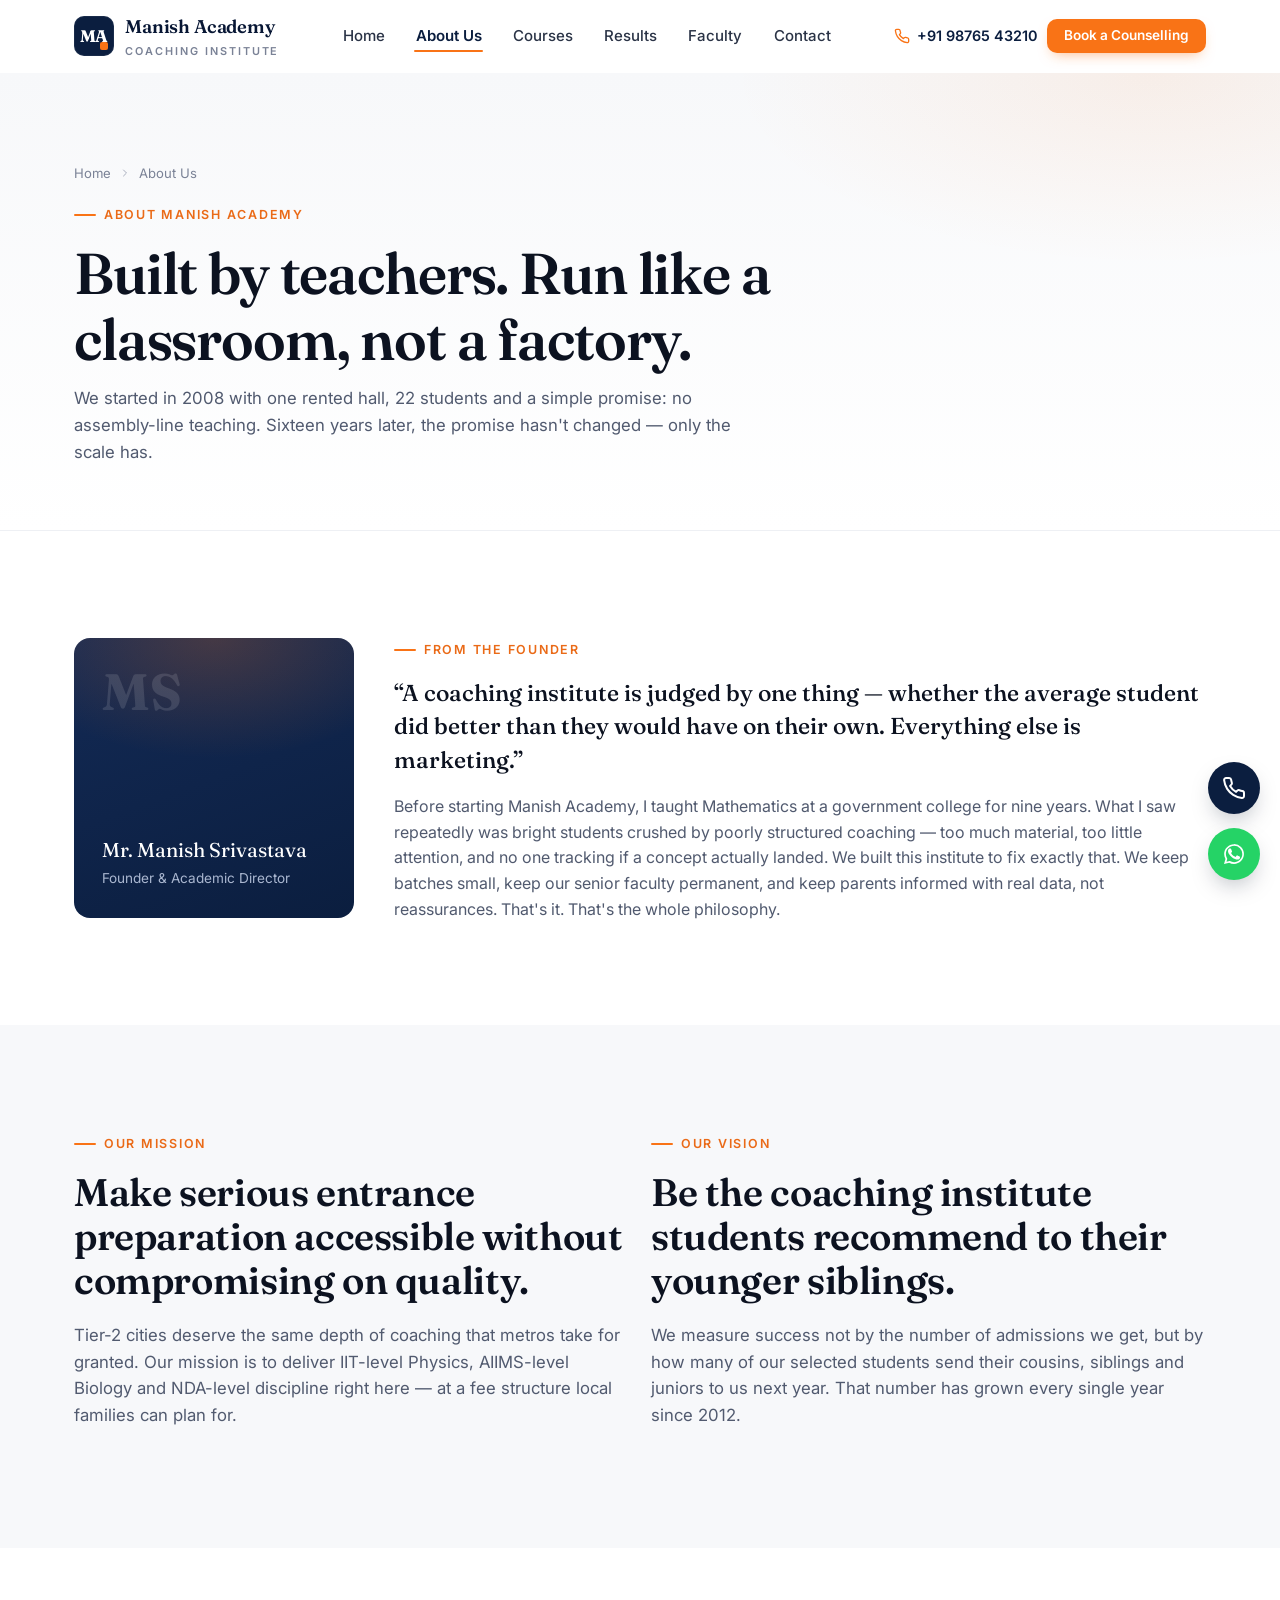
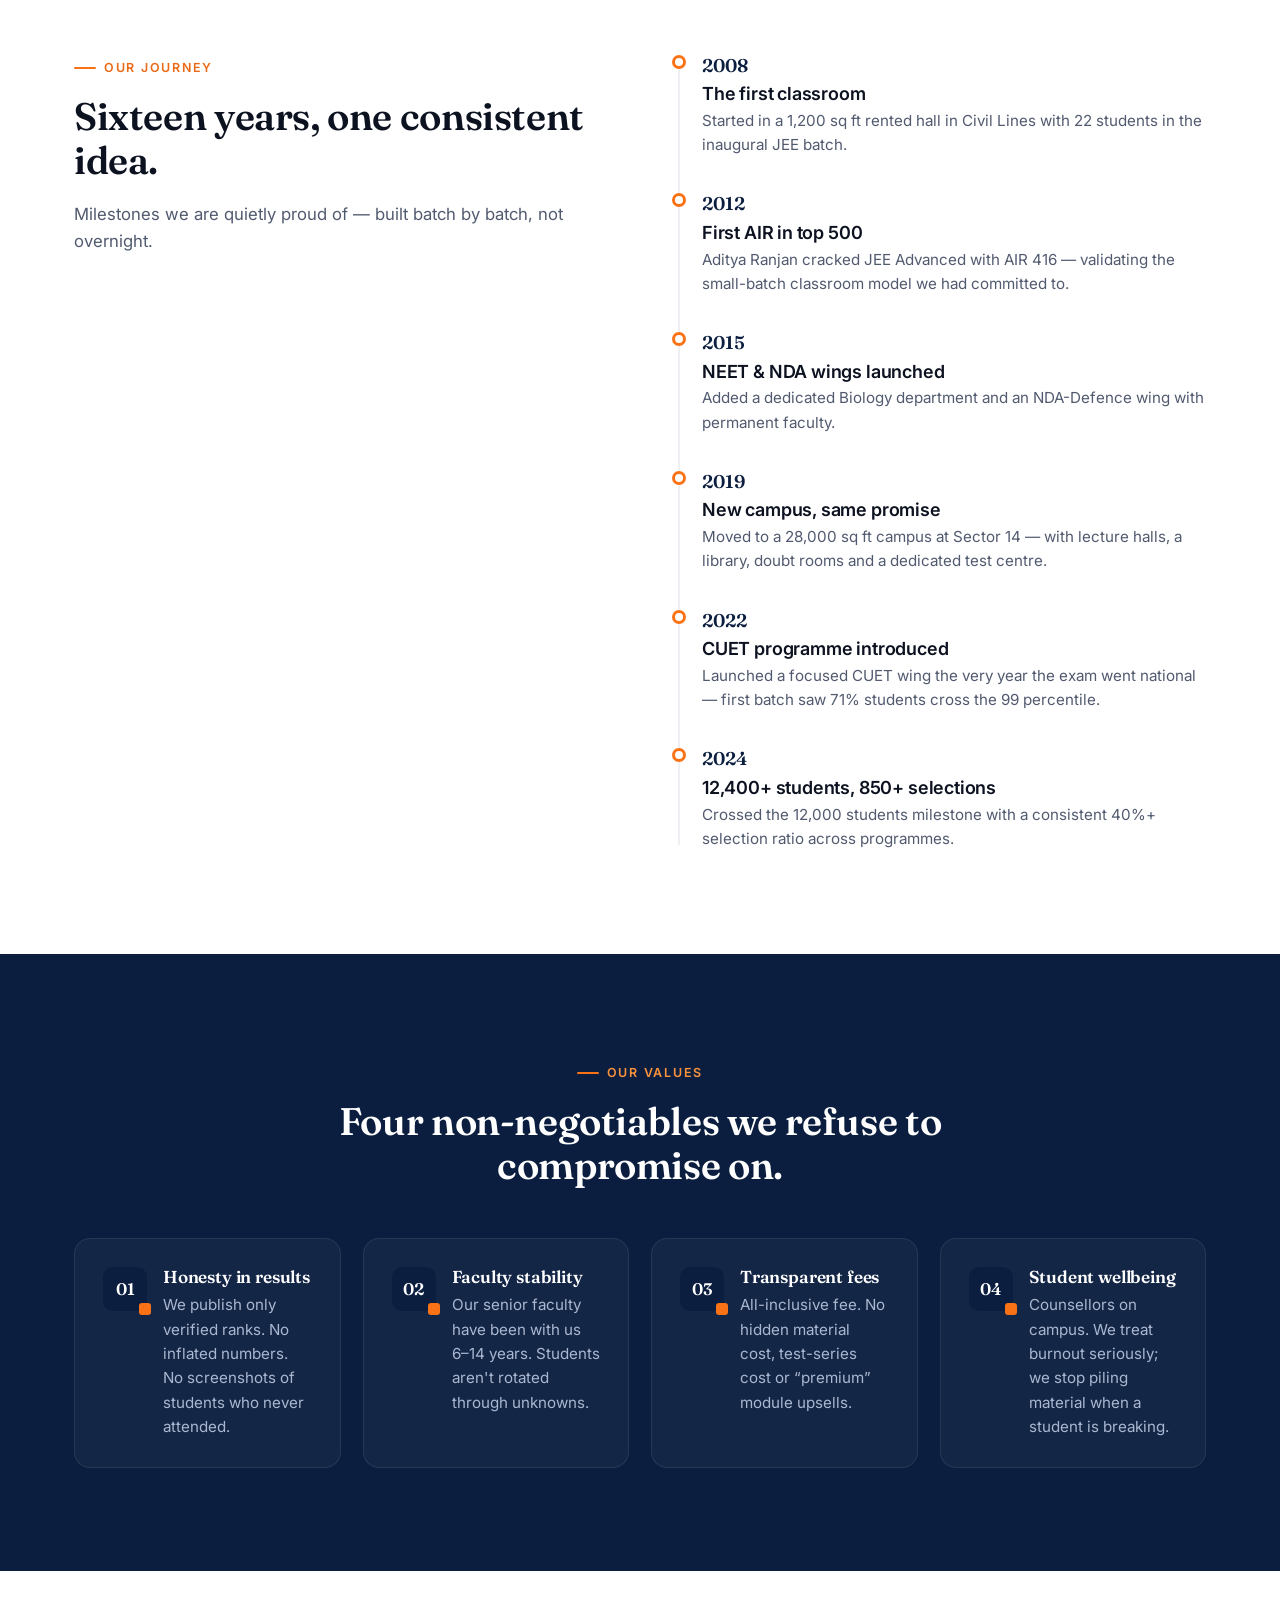
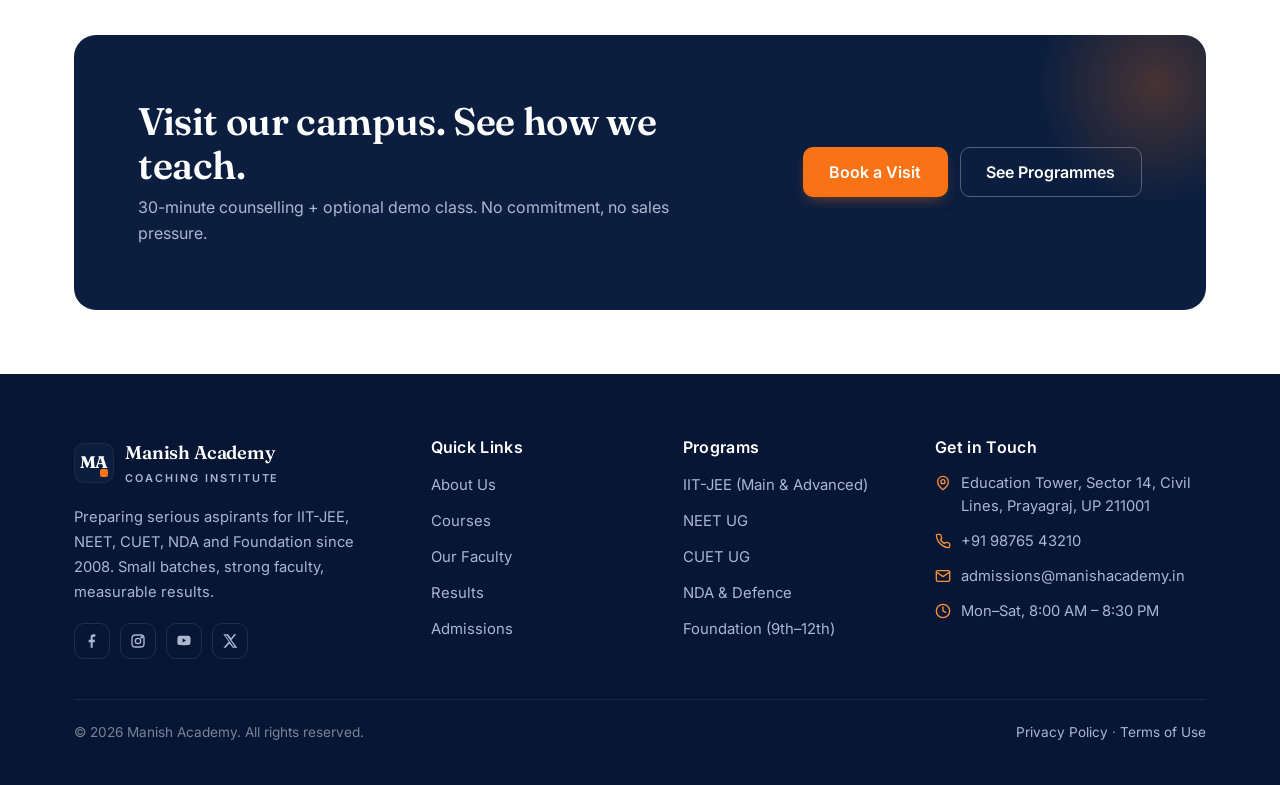
==== about.html @ 72a2a43b "Build Manish Academy coaching institute website - 6 hand-crafted static pages: Home, About, Courses," ====
<!doctype html>
<html lang="en">
<head>
  <meta charset="utf-8" />
  <meta name="viewport" content="width=device-width, initial-scale=1" />
  <title>About Us — Manish Academy</title>
  <meta name="description" content="Manish Academy has been preparing students for IIT-JEE, NEET, CUET, NDA and Foundation since 2008. Learn about our story, mission, values and milestones." />
  <link rel="canonical" href="https://manishacademy.in/about.html" />
  <link rel="icon" type="image/svg+xml" href="assets/favicon.svg" />
  <link rel="preconnect" href="https://fonts.googleapis.com" />
  <link rel="preconnect" href="https://fonts.gstatic.com" crossorigin />
  <link href="https://fonts.googleapis.com/css2?family=Fraunces:opsz,wght@9..144,500;9..144,600;9..144,700&family=Inter:wght@400;500;600;700&display=swap" rel="stylesheet" />
  <link rel="stylesheet" href="assets/css/styles.css" />
</head>
<body>
  <div id="siteHeader"></div>

  <section class="page-head">
    <div class="container">
      <nav class="page-head__crumbs" aria-label="Breadcrumb">
        <a href="index.html">Home</a>
        <svg viewBox="0 0 24 24" fill="none" stroke="currentColor" stroke-width="2" stroke-linecap="round" stroke-linejoin="round"><polyline points="9 18 15 12 9 6"/></svg>
        <span>About Us</span>
      </nav>
      <span class="eyebrow">About Manish Academy</span>
      <h1>Built by teachers. Run like a classroom, not a factory.</h1>
      <p>We started in 2008 with one rented hall, 22 students and a simple promise: no assembly-line teaching. Sixteen years later, the promise hasn't changed &mdash; only the scale has.</p>
    </div>
  </section>

  <section class="section">
    <div class="container">
      <div class="principal">
        <div class="principal__card reveal" aria-hidden="true">
          <div class="principal__initials">MS</div>
          <p class="principal__name">Mr. Manish Srivastava</p>
          <p class="principal__title">Founder &amp; Academic Director</p>
        </div>
        <div class="reveal" data-delay="1">
          <span class="eyebrow">From the Founder</span>
          <p class="principal__quote">&ldquo;A coaching institute is judged by one thing &mdash; whether the average student did better than they would have on their own. Everything else is marketing.&rdquo;</p>
          <p class="principal__body">Before starting Manish Academy, I taught Mathematics at a government college for nine years. What I saw repeatedly was bright students crushed by poorly structured coaching &mdash; too much material, too little attention, and no one tracking if a concept actually landed. We built this institute to fix exactly that. We keep batches small, keep our senior faculty permanent, and keep parents informed with real data, not reassurances. That's it. That's the whole philosophy.</p>
        </div>
      </div>
    </div>
  </section>

  <section class="section section--muted">
    <div class="container">
      <div class="grid-2">
        <div class="reveal">
          <span class="eyebrow">Our Mission</span>
          <h2>Make serious entrance preparation accessible without compromising on quality.</h2>
          <p class="lead">Tier-2 cities deserve the same depth of coaching that metros take for granted. Our mission is to deliver IIT-level Physics, AIIMS-level Biology and NDA-level discipline right here &mdash; at a fee structure local families can plan for.</p>
        </div>
        <div class="reveal" data-delay="1">
          <span class="eyebrow">Our Vision</span>
          <h2>Be the coaching institute students recommend to their younger siblings.</h2>
          <p class="lead">We measure success not by the number of admissions we get, but by how many of our selected students send their cousins, siblings and juniors to us next year. That number has grown every single year since 2012.</p>
        </div>
      </div>
    </div>
  </section>

  <section class="section">
    <div class="container">
      <div class="grid-2" style="gap:56px; align-items:start">
        <div>
          <span class="eyebrow">Our Journey</span>
          <h2>Sixteen years, one consistent idea.</h2>
          <p class="lead">Milestones we are quietly proud of &mdash; built batch by batch, not overnight.</p>
        </div>

        <div class="timeline reveal">
          <div class="timeline__item">
            <div class="timeline__year">2008</div>
            <h4 class="timeline__title">The first classroom</h4>
            <p class="timeline__desc">Started in a 1,200 sq ft rented hall in Civil Lines with 22 students in the inaugural JEE batch.</p>
          </div>
          <div class="timeline__item">
            <div class="timeline__year">2012</div>
            <h4 class="timeline__title">First AIR in top 500</h4>
            <p class="timeline__desc">Aditya Ranjan cracked JEE Advanced with AIR 416 &mdash; validating the small-batch classroom model we had committed to.</p>
          </div>
          <div class="timeline__item">
            <div class="timeline__year">2015</div>
            <h4 class="timeline__title">NEET &amp; NDA wings launched</h4>
            <p class="timeline__desc">Added a dedicated Biology department and an NDA-Defence wing with permanent faculty.</p>
          </div>
          <div class="timeline__item">
            <div class="timeline__year">2019</div>
            <h4 class="timeline__title">New campus, same promise</h4>
            <p class="timeline__desc">Moved to a 28,000 sq ft campus at Sector 14 &mdash; with lecture halls, a library, doubt rooms and a dedicated test centre.</p>
          </div>
          <div class="timeline__item">
            <div class="timeline__year">2022</div>
            <h4 class="timeline__title">CUET programme introduced</h4>
            <p class="timeline__desc">Launched a focused CUET wing the very year the exam went national &mdash; first batch saw 71% students cross the 99 percentile.</p>
          </div>
          <div class="timeline__item">
            <div class="timeline__year">2024</div>
            <h4 class="timeline__title">12,400+ students, 850+ selections</h4>
            <p class="timeline__desc">Crossed the 12,000 students milestone with a consistent 40%+ selection ratio across programmes.</p>
          </div>
        </div>
      </div>
    </div>
  </section>

  <section class="section section--navy">
    <div class="container">
      <div class="section-head section-head--center">
        <span class="eyebrow" style="color:var(--orange-400)">Our Values</span>
        <h2 style="color:#fff">Four non-negotiables we refuse to compromise on.</h2>
      </div>

      <div class="grid-4">
        <div class="why-card reveal" style="background:rgba(255,255,255,.04);border-color:rgba(255,255,255,.08)">
          <div class="why-card__num">01</div>
          <div><h3 style="color:#fff">Honesty in results</h3><p style="color:#aab7d0">We publish only verified ranks. No inflated numbers. No screenshots of students who never attended.</p></div>
        </div>
        <div class="why-card reveal" data-delay="1" style="background:rgba(255,255,255,.04);border-color:rgba(255,255,255,.08)">
          <div class="why-card__num">02</div>
          <div><h3 style="color:#fff">Faculty stability</h3><p style="color:#aab7d0">Our senior faculty have been with us 6&ndash;14 years. Students aren't rotated through unknowns.</p></div>
        </div>
        <div class="why-card reveal" data-delay="2" style="background:rgba(255,255,255,.04);border-color:rgba(255,255,255,.08)">
          <div class="why-card__num">03</div>
          <div><h3 style="color:#fff">Transparent fees</h3><p style="color:#aab7d0">All-inclusive fee. No hidden material cost, test-series cost or &ldquo;premium&rdquo; module upsells.</p></div>
        </div>
        <div class="why-card reveal" data-delay="3" style="background:rgba(255,255,255,.04);border-color:rgba(255,255,255,.08)">
          <div class="why-card__num">04</div>
          <div><h3 style="color:#fff">Student wellbeing</h3><p style="color:#aab7d0">Counsellors on campus. We treat burnout seriously; we stop piling material when a student is breaking.</p></div>
        </div>
      </div>
    </div>
  </section>

  <section class="section--tight">
    <div class="container">
      <div class="cta reveal">
        <div class="cta__text">
          <h2>Visit our campus. See how we teach.</h2>
          <p>30-minute counselling + optional demo class. No commitment, no sales pressure.</p>
        </div>
        <div class="cta__buttons">
          <a class="btn btn-primary btn-lg" href="contact.html">Book a Visit</a>
          <a class="btn btn-outline-light btn-lg" href="courses.html">See Programmes</a>
        </div>
      </div>
    </div>
  </section>

  <div id="siteFooter"></div>
  <div id="siteFloats"></div>
  <script src="assets/js/main.js"></script>
</body>
</html>
---- assets/css/styles.css ----
/* =========================================================
   Manish Academy — Design System
   Hand-crafted; no frameworks.
   ========================================================= */

/* ---------- Tokens ---------- */
:root {
  /* Brand */
  --navy-900: #071634;
  --navy-800: #0B1E3F;
  --navy-700: #132a55;
  --navy-600: #1d3b70;
  --navy-500: #294b85;
  --navy-100: #e7ecf4;
  --navy-50:  #f3f6fb;

  --orange-600: #ea6a17;
  --orange-500: #F97316;
  --orange-400: #fb923c;
  --orange-100: #ffe7d2;

  --ink-900: #0c1220;
  --ink-700: #2a3346;
  --ink-500: #515a6f;
  --ink-400: #7a8296;
  --ink-300: #a9afbe;
  --ink-200: #d7dae2;
  --ink-100: #eef0f4;
  --ink-50:  #f7f8fa;
  --white:   #ffffff;

  --success: #16a34a;
  --danger:  #dc2626;

  /* Radii */
  --r-sm: 6px;
  --r-md: 10px;
  --r-lg: 16px;
  --r-xl: 22px;
  --r-pill: 999px;

  /* Shadows — restrained, layered */
  --shadow-1: 0 1px 2px rgba(10,20,40,.06), 0 1px 1px rgba(10,20,40,.04);
  --shadow-2: 0 6px 16px -6px rgba(10,20,40,.12), 0 2px 6px -2px rgba(10,20,40,.06);
  --shadow-3: 0 18px 40px -18px rgba(10,20,40,.22), 0 6px 12px -6px rgba(10,20,40,.08);

  /* Layout */
  --container: 1180px;
  --container-wide: 1280px;

  /* Typography */
  --font-sans: "Inter", "Plus Jakarta Sans", -apple-system, BlinkMacSystemFont, "Segoe UI", Roboto, Helvetica, Arial, sans-serif;
  --font-display: "Fraunces", "Playfair Display", Georgia, serif;

  /* Motion */
  --ease: cubic-bezier(.2,.7,.2,1);
}

/* ---------- Reset ---------- */
*, *::before, *::after { box-sizing: border-box; }
html { -webkit-text-size-adjust: 100%; scroll-behavior: smooth; }
body {
  margin: 0;
  font-family: var(--font-sans);
  font-size: 16px;
  line-height: 1.6;
  color: var(--ink-700);
  background: var(--white);
  -webkit-font-smoothing: antialiased;
  -moz-osx-font-smoothing: grayscale;
  text-rendering: optimizeLegibility;
}
img, svg, video { display: block; max-width: 100%; height: auto; }
button { font: inherit; color: inherit; cursor: pointer; background: none; border: 0; padding: 0; }
a { color: inherit; text-decoration: none; }
ul, ol { margin: 0; padding: 0; list-style: none; }
input, textarea, select { font: inherit; color: inherit; }
:focus-visible {
  outline: 2px solid var(--orange-500);
  outline-offset: 3px;
  border-radius: 4px;
}

/* ---------- Typography ---------- */
h1, h2, h3, h4 {
  font-family: var(--font-display);
  color: var(--ink-900);
  font-weight: 600;
  letter-spacing: -0.01em;
  line-height: 1.15;
  margin: 0 0 .5em;
}
h1 { font-size: clamp(2.1rem, 4.4vw + 1rem, 3.6rem); font-weight: 600; letter-spacing: -0.02em; }
h2 { font-size: clamp(1.6rem, 2.2vw + 1rem, 2.4rem); }
h3 { font-size: clamp(1.2rem, 0.8vw + 1rem, 1.5rem); }
h4 { font-size: 1.125rem; }
p { margin: 0 0 1em; }

.eyebrow {
  display: inline-flex;
  align-items: center;
  gap: .5rem;
  font-family: var(--font-sans);
  font-size: .78rem;
  font-weight: 600;
  letter-spacing: .14em;
  text-transform: uppercase;
  color: var(--orange-600);
  margin-bottom: 1rem;
}
.eyebrow::before {
  content: "";
  width: 22px;
  height: 2px;
  background: var(--orange-500);
  border-radius: 2px;
}

.lead { font-size: 1.05rem; color: var(--ink-500); max-width: 60ch; }

.display-serif { font-family: var(--font-display); }
.accent { color: var(--orange-500); }
.text-navy { color: var(--navy-800); }
.text-muted { color: var(--ink-500); }

/* ---------- Layout ---------- */
.container { width: 100%; max-width: var(--container); margin-inline: auto; padding-inline: 24px; }
.container--wide { max-width: var(--container-wide); }

.section { padding: clamp(56px, 8vw, 110px) 0; }
.section--tight { padding: clamp(40px, 5vw, 72px) 0; }
.section--navy { background: var(--navy-800); color: #d5deee; }
.section--navy h1, .section--navy h2, .section--navy h3, .section--navy h4 { color: #fff; }
.section--muted { background: var(--ink-50); }

.section-head { max-width: 720px; margin-bottom: clamp(32px, 4vw, 56px); }
.section-head--center { margin-inline: auto; text-align: center; }
.section-head--between { display: flex; align-items: end; justify-content: space-between; gap: 32px; flex-wrap: wrap; max-width: none; }
.section-head p { color: var(--ink-500); }
.section--navy .section-head p { color: #aab7d0; }

/* ---------- Buttons ---------- */
.btn {
  display: inline-flex;
  align-items: center;
  gap: .55rem;
  padding: .85rem 1.35rem;
  font-size: .95rem;
  font-weight: 600;
  border-radius: var(--r-md);
  transition: transform .18s var(--ease), background .18s var(--ease), color .18s var(--ease), border-color .18s var(--ease), box-shadow .18s var(--ease);
  border: 1px solid transparent;
  white-space: nowrap;
  line-height: 1;
}
.btn:active { transform: translateY(1px); }
.btn svg { width: 18px; height: 18px; }

.btn-primary { background: var(--orange-500); color: #fff; box-shadow: 0 6px 14px -6px rgba(249,115,22,.55); }
.btn-primary:hover { background: var(--orange-600); box-shadow: 0 8px 22px -8px rgba(249,115,22,.7); }

.btn-dark { background: var(--navy-800); color: #fff; }
.btn-dark:hover { background: var(--navy-700); }

.btn-ghost { background: transparent; color: var(--navy-800); border-color: var(--ink-200); }
.btn-ghost:hover { border-color: var(--navy-800); background: #fff; }

.btn-light { background: #fff; color: var(--navy-800); }
.btn-light:hover { background: var(--ink-100); }

.btn-outline-light { background: transparent; color: #fff; border-color: rgba(255,255,255,.28); }
.btn-outline-light:hover { border-color: #fff; background: rgba(255,255,255,.06); }

.btn-sm { padding: .6rem 1rem; font-size: .85rem; }
.btn-lg { padding: 1rem 1.6rem; font-size: 1rem; }

/* ---------- Navbar ---------- */
.nav {
  position: sticky;
  top: 0;
  z-index: 50;
  background: rgba(255,255,255,.82);
  backdrop-filter: saturate(160%) blur(12px);
  -webkit-backdrop-filter: saturate(160%) blur(12px);
  border-bottom: 1px solid transparent;
  transition: border-color .2s var(--ease), background .2s var(--ease), box-shadow .2s var(--ease);
}
.nav.is-scrolled {
  border-bottom-color: var(--ink-100);
  box-shadow: 0 1px 0 rgba(10,20,40,.02);
}
.nav__row {
  display: flex;
  align-items: center;
  justify-content: space-between;
  height: 72px;
  gap: 32px;
}
.brand {
  display: inline-flex;
  align-items: center;
  gap: .7rem;
  font-family: var(--font-display);
  font-weight: 600;
  color: var(--navy-900);
  font-size: 1.15rem;
  letter-spacing: -0.01em;
}
.brand__mark {
  width: 40px;
  height: 40px;
  border-radius: 10px;
  background: var(--navy-800);
  color: #fff;
  display: grid;
  place-items: center;
  font-family: var(--font-display);
  font-weight: 700;
  font-size: 1.05rem;
  position: relative;
  box-shadow: inset 0 0 0 1px rgba(255,255,255,.06);
}
.brand__mark::after {
  content: "";
  position: absolute;
  inset: auto 6px 6px auto;
  width: 8px; height: 8px;
  background: var(--orange-500);
  border-radius: 2px;
}
.brand__name small {
  display: block;
  font-family: var(--font-sans);
  font-size: .68rem;
  font-weight: 600;
  letter-spacing: .18em;
  text-transform: uppercase;
  color: var(--ink-400);
  margin-top: 2px;
}

.nav__links {
  display: flex;
  align-items: center;
  gap: 4px;
}
.nav__link {
  position: relative;
  padding: .55rem .85rem;
  font-weight: 500;
  font-size: .94rem;
  color: var(--ink-700);
  border-radius: var(--r-sm);
  transition: color .15s var(--ease);
}
.nav__link:hover { color: var(--navy-800); }
.nav__link.is-active { color: var(--navy-800); font-weight: 600; }
.nav__link.is-active::after {
  content: "";
  position: absolute;
  left: 12px; right: 12px; bottom: 2px;
  height: 2px;
  background: var(--orange-500);
  border-radius: 2px;
}

.nav__cta { display: flex; align-items: center; gap: 10px; }
.nav__phone {
  display: inline-flex;
  align-items: center;
  gap: .45rem;
  font-weight: 600;
  font-size: .9rem;
  color: var(--navy-800);
}
.nav__phone svg { width: 16px; height: 16px; color: var(--orange-500); }

.nav__burger {
  display: none;
  width: 42px; height: 42px;
  border-radius: 10px;
  border: 1px solid var(--ink-200);
  color: var(--navy-800);
  align-items: center;
  justify-content: center;
}
.nav__burger svg { width: 22px; height: 22px; }

/* Mobile nav */
.mobile-nav {
  position: fixed;
  inset: 72px 0 0 0;
  background: #fff;
  z-index: 49;
  padding: 24px;
  transform: translateX(100%);
  transition: transform .3s var(--ease);
  border-top: 1px solid var(--ink-100);
  overflow-y: auto;
}
.mobile-nav.is-open { transform: translateX(0); }
.mobile-nav__links { display: flex; flex-direction: column; gap: 4px; }
.mobile-nav__link {
  display: flex;
  align-items: center;
  justify-content: space-between;
  padding: 14px 12px;
  border-radius: 10px;
  font-weight: 500;
  color: var(--ink-700);
  border: 1px solid transparent;
}
.mobile-nav__link.is-active { color: var(--navy-800); background: var(--navy-50); font-weight: 600; }
.mobile-nav__link svg { width: 16px; height: 16px; color: var(--ink-400); }
.mobile-nav__cta { margin-top: 18px; display: flex; flex-direction: column; gap: 10px; }

@media (max-width: 900px) {
  .nav__links, .nav__phone { display: none; }
  .nav__burger { display: inline-flex; }
}

/* ---------- Hero ---------- */
.hero {
  position: relative;
  background:
    radial-gradient(900px 420px at 88% -10%, rgba(249,115,22,.08), transparent 60%),
    linear-gradient(180deg, #f7f8fa 0%, #fff 70%);
  padding: clamp(64px, 7vw, 108px) 0 clamp(56px, 6vw, 90px);
  overflow: hidden;
}
.hero__grid {
  display: grid;
  grid-template-columns: 1.1fr .95fr;
  gap: clamp(32px, 4vw, 72px);
  align-items: center;
}
.hero__badge {
  display: inline-flex;
  align-items: center;
  gap: .5rem;
  padding: 6px 12px 6px 6px;
  background: #fff;
  border: 1px solid var(--ink-200);
  border-radius: var(--r-pill);
  font-size: .8rem;
  font-weight: 500;
  color: var(--ink-700);
  box-shadow: var(--shadow-1);
}
.hero__badge b { background: var(--navy-50); color: var(--navy-800); padding: 3px 10px; border-radius: var(--r-pill); font-weight: 600; }

.hero h1 { margin-top: 1.2rem; }
.hero h1 em { font-style: normal; color: var(--orange-500); position: relative; }
.hero h1 em::after {
  content: "";
  position: absolute;
  left: -2px; right: -2px; bottom: 4px;
  height: 10px;
  background: rgba(249,115,22,.18);
  z-index: -1;
  border-radius: 2px;
}
.hero__lead { font-size: 1.08rem; color: var(--ink-500); max-width: 52ch; margin-bottom: 1.8rem; }
.hero__cta { display: flex; gap: 12px; flex-wrap: wrap; margin-bottom: 2rem; }

.hero__trust { display: flex; gap: 28px; align-items: center; flex-wrap: wrap; padding-top: 20px; border-top: 1px solid var(--ink-100); }
.hero__trust-item { display: flex; gap: 10px; align-items: center; font-size: .9rem; color: var(--ink-700); }
.hero__trust-item strong { font-size: 1.2rem; font-family: var(--font-display); color: var(--navy-800); font-weight: 600; }

.hero__visual {
  position: relative;
  aspect-ratio: 4 / 5;
  border-radius: var(--r-xl);
  background: var(--navy-800);
  overflow: hidden;
  box-shadow: var(--shadow-3);
}
.hero__visual-inner {
  position: absolute;
  inset: 0;
  background:
    linear-gradient(160deg, #0b1e3f 0%, #132a55 60%, #1d3b70 100%);
  padding: 32px;
  display: flex;
  flex-direction: column;
  justify-content: space-between;
  color: #fff;
}
.hero__visual-inner::before {
  content: "";
  position: absolute;
  inset: -80px -80px auto auto;
  width: 260px; height: 260px;
  border-radius: 50%;
  background: radial-gradient(closest-side, rgba(249,115,22,.35), transparent 70%);
  filter: blur(4px);
}
.hero__rank-card {
  background: rgba(255,255,255,.06);
  border: 1px solid rgba(255,255,255,.1);
  border-radius: var(--r-lg);
  padding: 18px 20px;
  display: flex;
  gap: 14px;
  align-items: center;
  backdrop-filter: blur(6px);
}
.hero__rank-card .rank {
  width: 54px; height: 54px;
  display: grid; place-items: center;
  background: var(--orange-500); color: #fff;
  border-radius: 12px;
  font-family: var(--font-display);
  font-weight: 600;
  font-size: 1.2rem;
  line-height: 1;
}
.hero__rank-card .rank small { display: block; font-size: .55rem; letter-spacing: .18em; margin-bottom: 2px; opacity: .85; }
.hero__rank-card .meta { font-size: .85rem; opacity: .8; }
.hero__rank-card .name { font-family: var(--font-display); font-weight: 600; color: #fff; font-size: 1.02rem; }

.hero__stats-mini {
  display: grid;
  grid-template-columns: repeat(3, 1fr);
  gap: 14px;
}
.hero__stats-mini div { border-left: 2px solid rgba(249,115,22,.8); padding-left: 12px; }
.hero__stats-mini b { display: block; font-family: var(--font-display); font-size: 1.7rem; color: #fff; font-weight: 600; line-height: 1.1; }
.hero__stats-mini span { font-size: .78rem; color: #aab7d0; }

@media (max-width: 900px) {
  .hero__grid { grid-template-columns: 1fr; }
  .hero__visual { max-width: 460px; margin-inline: auto; aspect-ratio: 4 / 4.4; }
}

/* ---------- Stats strip ---------- */
.stats {
  background: var(--navy-800);
  color: #fff;
}
.stats__grid {
  display: grid;
  grid-template-columns: repeat(4, 1fr);
  gap: 0;
}
.stats__item {
  padding: 36px 24px;
  border-right: 1px solid rgba(255,255,255,.08);
  text-align: left;
}
.stats__item:last-child { border-right: 0; }
.stats__item b {
  display: block;
  font-family: var(--font-display);
  font-size: clamp(1.9rem, 3vw, 2.6rem);
  color: #fff;
  font-weight: 600;
  line-height: 1;
}
.stats__item b span { color: var(--orange-400); }
.stats__item p { color: #aab7d0; margin: .4rem 0 0; font-size: .9rem; }
@media (max-width: 800px) {
  .stats__grid { grid-template-columns: repeat(2, 1fr); }
  .stats__item { border-right: 0; border-bottom: 1px solid rgba(255,255,255,.08); }
  .stats__item:nth-child(2n) { border-right: 0; }
  .stats__item:nth-last-child(-n+2) { border-bottom: 0; }
}

/* ---------- Cards / Course ---------- */
.grid-3 { display: grid; grid-template-columns: repeat(3, 1fr); gap: 22px; }
.grid-2 { display: grid; grid-template-columns: repeat(2, 1fr); gap: 22px; }
.grid-4 { display: grid; grid-template-columns: repeat(4, 1fr); gap: 22px; }
@media (max-width: 1000px) { .grid-3, .grid-4 { grid-template-columns: repeat(2, 1fr); } }
@media (max-width: 640px) { .grid-2, .grid-3, .grid-4 { grid-template-columns: 1fr; } }

.course-card {
  position: relative;
  background: #fff;
  border: 1px solid var(--ink-100);
  border-radius: var(--r-lg);
  padding: 26px;
  transition: border-color .2s var(--ease), transform .2s var(--ease), box-shadow .25s var(--ease);
  display: flex;
  flex-direction: column;
  gap: 14px;
  overflow: hidden;
}
.course-card::before {
  content: "";
  position: absolute;
  top: 0; left: 0; right: 0;
  height: 3px;
  background: var(--orange-500);
  transform: scaleX(0);
  transform-origin: left;
  transition: transform .3s var(--ease);
}
.course-card:hover {
  border-color: var(--navy-100);
  transform: translateY(-3px);
  box-shadow: var(--shadow-2);
}
.course-card:hover::before { transform: scaleX(1); }
.course-card__icon {
  width: 48px; height: 48px;
  border-radius: 12px;
  background: var(--navy-50);
  color: var(--navy-800);
  display: grid;
  place-items: center;
}
.course-card__icon svg { width: 24px; height: 24px; }
.course-card h3 { margin: 0; font-size: 1.25rem; }
.course-card__meta { display: flex; gap: 14px; font-size: .82rem; color: var(--ink-400); }
.course-card__meta span { display: inline-flex; align-items: center; gap: 6px; }
.course-card__meta svg { width: 14px; height: 14px; color: var(--orange-500); }
.course-card__desc { color: var(--ink-500); font-size: .95rem; margin: 0; }
.course-card__list { display: grid; gap: 6px; margin: 0; font-size: .9rem; }
.course-card__list li { display: flex; gap: 8px; align-items: flex-start; color: var(--ink-700); }
.course-card__list li::before {
  content: "";
  width: 6px; height: 6px; margin-top: 9px;
  border-radius: 50%;
  background: var(--orange-500);
  flex-shrink: 0;
}
.course-card__footer { margin-top: auto; padding-top: 16px; border-top: 1px dashed var(--ink-100); display: flex; align-items: center; justify-content: space-between; }
.course-card__footer .link { color: var(--navy-800); font-weight: 600; font-size: .92rem; display: inline-flex; gap: 4px; align-items: center; }
.course-card__footer .link:hover { color: var(--orange-600); }
.course-card__footer .link svg { width: 14px; height: 14px; transition: transform .2s var(--ease); }
.course-card__footer .link:hover svg { transform: translateX(3px); }
.course-card__tag { font-size: .7rem; font-weight: 600; letter-spacing: .1em; text-transform: uppercase; color: var(--orange-600); background: var(--orange-100); padding: 4px 10px; border-radius: var(--r-pill); }

/* ---------- Why Us ---------- */
.why-grid { display: grid; grid-template-columns: repeat(3, 1fr); gap: 22px; }
@media (max-width: 900px) { .why-grid { grid-template-columns: 1fr; } }
.why-card {
  padding: 28px;
  background: #fff;
  border: 1px solid var(--ink-100);
  border-radius: var(--r-lg);
  display: flex; gap: 16px; align-items: flex-start;
  transition: border-color .2s var(--ease), transform .2s var(--ease);
}
.why-card:hover { border-color: var(--navy-100); transform: translateY(-2px); }
.why-card__num {
  flex-shrink: 0;
  width: 44px; height: 44px;
  display: grid; place-items: center;
  border-radius: 10px;
  background: var(--navy-800);
  color: #fff;
  font-family: var(--font-display);
  font-weight: 600;
  font-size: 1.05rem;
  position: relative;
}
.why-card__num::after {
  content: "";
  position: absolute;
  bottom: -4px; right: -4px;
  width: 12px; height: 12px;
  border-radius: 3px;
  background: var(--orange-500);
}
.why-card h3 { margin: 0 0 6px; font-size: 1.08rem; }
.why-card p { margin: 0; font-size: .95rem; color: var(--ink-500); }

/* ---------- Faculty ---------- */
.faculty-card {
  background: #fff;
  border: 1px solid var(--ink-100);
  border-radius: var(--r-lg);
  overflow: hidden;
  transition: border-color .2s var(--ease), transform .2s var(--ease), box-shadow .2s var(--ease);
}
.faculty-card:hover { border-color: var(--navy-100); transform: translateY(-3px); box-shadow: var(--shadow-2); }
.faculty-card__photo {
  aspect-ratio: 4 / 3.6;
  background: var(--navy-50);
  position: relative;
  overflow: hidden;
}
.faculty-card__photo .avatar {
  position: absolute; inset: 0;
  display: grid; place-items: center;
  background:
    radial-gradient(420px 240px at 50% -10%, rgba(249,115,22,.18), transparent 60%),
    linear-gradient(180deg, #11295a 0%, #0b1e3f 100%);
  color: #fff;
  font-family: var(--font-display);
  font-weight: 600;
  font-size: 2.6rem;
  letter-spacing: 0.04em;
}
.faculty-card__tag {
  position: absolute;
  top: 14px; left: 14px;
  background: rgba(255,255,255,.9);
  color: var(--navy-800);
  padding: 4px 10px;
  border-radius: var(--r-pill);
  font-size: .72rem;
  font-weight: 600;
  letter-spacing: .06em;
}
.faculty-card__body { padding: 20px 22px 22px; }
.faculty-card__body h3 { margin: 0 0 2px; font-size: 1.12rem; }
.faculty-card__sub { color: var(--orange-600); font-weight: 600; font-size: .85rem; margin: 0 0 10px; }
.faculty-card__meta { display: flex; gap: 14px; font-size: .82rem; color: var(--ink-500); border-top: 1px solid var(--ink-100); padding-top: 12px; margin-top: 12px; }
.faculty-card__meta span { display: inline-flex; align-items: center; gap: 5px; }
.faculty-card__meta svg { width: 14px; height: 14px; color: var(--navy-600); }

/* ---------- Toppers / Results ---------- */
.topper-card {
  background: #fff;
  border: 1px solid var(--ink-100);
  border-radius: var(--r-lg);
  padding: 22px;
  display: flex;
  gap: 16px;
  align-items: center;
  transition: border-color .2s var(--ease), transform .2s var(--ease), box-shadow .2s var(--ease);
}
.topper-card:hover { border-color: var(--navy-100); transform: translateY(-2px); box-shadow: var(--shadow-2); }
.topper-card__avatar {
  width: 72px; height: 72px;
  border-radius: 14px;
  background: linear-gradient(160deg, #132a55, #0b1e3f);
  color: #fff;
  display: grid;
  place-items: center;
  font-family: var(--font-display);
  font-weight: 600;
  font-size: 1.4rem;
  flex-shrink: 0;
  position: relative;
}
.topper-card__avatar::after {
  content: "";
  position: absolute; bottom: -3px; right: -3px;
  width: 16px; height: 16px;
  border-radius: 4px;
  background: var(--orange-500);
  border: 2px solid #fff;
}
.topper-card__info { flex: 1; min-width: 0; }
.topper-card__name { font-family: var(--font-display); font-weight: 600; color: var(--ink-900); font-size: 1.05rem; margin: 0 0 2px; }
.topper-card__exam { font-size: .82rem; color: var(--ink-400); margin: 0; letter-spacing: .02em; }
.topper-card__score { margin-top: 10px; display: flex; align-items: baseline; gap: 10px; }
.topper-card__score b { font-family: var(--font-display); font-size: 1.35rem; color: var(--navy-800); font-weight: 600; line-height: 1; }
.topper-card__score span { font-size: .78rem; color: var(--ink-500); }
.topper-card__year {
  align-self: flex-start;
  font-size: .72rem;
  letter-spacing: .1em;
  text-transform: uppercase;
  color: var(--orange-600);
  background: var(--orange-100);
  padding: 4px 10px;
  border-radius: var(--r-pill);
  font-weight: 600;
  flex-shrink: 0;
}

/* Filters */
.filters { display: flex; flex-wrap: wrap; gap: 10px; margin-bottom: 28px; }
.filter-chip {
  padding: 8px 16px;
  border-radius: var(--r-pill);
  border: 1px solid var(--ink-200);
  color: var(--ink-700);
  background: #fff;
  font-weight: 500;
  font-size: .88rem;
  transition: all .18s var(--ease);
}
.filter-chip:hover { border-color: var(--navy-800); color: var(--navy-800); }
.filter-chip.is-active { background: var(--navy-800); border-color: var(--navy-800); color: #fff; }

/* ---------- Testimonials ---------- */
.testimonial-card {
  background: #fff;
  border: 1px solid var(--ink-100);
  border-radius: var(--r-lg);
  padding: 30px;
  display: flex;
  flex-direction: column;
  gap: 18px;
  position: relative;
}
.testimonial-card::before {
  content: "\201C";
  position: absolute;
  top: 12px; right: 22px;
  font-family: var(--font-display);
  font-size: 4.5rem;
  line-height: 1;
  color: var(--orange-100);
  font-weight: 700;
}
.testimonial-card p { margin: 0; color: var(--ink-700); font-size: 1.02rem; line-height: 1.65; }
.testimonial-card__author { display: flex; gap: 12px; align-items: center; border-top: 1px solid var(--ink-100); padding-top: 18px; }
.testimonial-card__avatar {
  width: 44px; height: 44px; border-radius: 50%;
  background: var(--navy-800); color: #fff;
  display: grid; place-items: center;
  font-family: var(--font-display); font-weight: 600;
}
.testimonial-card__name { font-weight: 600; color: var(--ink-900); font-size: .95rem; margin: 0; }
.testimonial-card__meta { font-size: .8rem; color: var(--ink-400); margin: 0; }
.testimonial-card__stars { color: var(--orange-500); display: inline-flex; gap: 2px; font-size: .9rem; letter-spacing: 2px; }

/* ---------- FAQ ---------- */
.faq { max-width: 820px; margin-inline: auto; }
.faq__item {
  border-bottom: 1px solid var(--ink-100);
}
.faq__q {
  display: flex;
  align-items: center;
  justify-content: space-between;
  width: 100%;
  padding: 22px 4px;
  text-align: left;
  font-family: var(--font-display);
  font-weight: 600;
  font-size: 1.08rem;
  color: var(--ink-900);
  gap: 16px;
}
.faq__q .ic {
  width: 32px; height: 32px;
  border-radius: 50%;
  border: 1px solid var(--ink-200);
  display: grid; place-items: center;
  transition: transform .25s var(--ease), background .18s var(--ease), color .18s var(--ease), border-color .18s var(--ease);
  flex-shrink: 0;
}
.faq__q .ic svg { width: 14px; height: 14px; }
.faq__item.is-open .faq__q .ic { transform: rotate(45deg); background: var(--orange-500); color: #fff; border-color: var(--orange-500); }
.faq__a {
  max-height: 0;
  overflow: hidden;
  transition: max-height .3s var(--ease);
}
.faq__a-inner { padding: 0 4px 22px; color: var(--ink-500); font-size: .98rem; line-height: 1.65; max-width: 75ch; }

/* ---------- Forms ---------- */
.form-grid { display: grid; grid-template-columns: repeat(2, 1fr); gap: 16px; }
.form-grid .full { grid-column: 1 / -1; }
@media (max-width: 640px) { .form-grid { grid-template-columns: 1fr; } }
.field { display: flex; flex-direction: column; gap: 6px; }
.field label {
  font-size: .82rem; font-weight: 600; color: var(--ink-700);
  display: flex; align-items: center; gap: 4px;
}
.field label .req { color: var(--danger); }
.field input, .field select, .field textarea {
  padding: 12px 14px;
  border: 1px solid var(--ink-200);
  background: #fff;
  border-radius: var(--r-md);
  transition: border-color .15s var(--ease), box-shadow .15s var(--ease);
  font-family: var(--font-sans);
  font-size: .95rem;
  color: var(--ink-900);
}
.field input:focus, .field select:focus, .field textarea:focus {
  border-color: var(--navy-800);
  outline: none;
  box-shadow: 0 0 0 3px rgba(11,30,63,.08);
}
.field textarea { resize: vertical; min-height: 120px; }
.field .hint { font-size: .78rem; color: var(--ink-400); margin: 0; }
.field.has-error input, .field.has-error select, .field.has-error textarea { border-color: var(--danger); }
.field .err { font-size: .78rem; color: var(--danger); margin: 0; display: none; }
.field.has-error .err { display: block; }

.form-alert {
  padding: 14px 16px;
  background: #ecfdf5;
  border: 1px solid #a7f3d0;
  color: #065f46;
  border-radius: var(--r-md);
  font-size: .92rem;
  display: none;
}
.form-alert.is-visible { display: block; }

/* ---------- CTA ---------- */
.cta {
  position: relative;
  overflow: hidden;
  background: var(--navy-800);
  color: #fff;
  border-radius: var(--r-xl);
  padding: clamp(40px, 5vw, 72px);
  display: flex;
  align-items: center;
  justify-content: space-between;
  gap: 32px;
  flex-wrap: wrap;
}
.cta::before {
  content: "";
  position: absolute;
  right: -120px; top: -120px;
  width: 340px; height: 340px;
  background: radial-gradient(closest-side, rgba(249,115,22,.25), transparent 70%);
  border-radius: 50%;
}
.cta__text { max-width: 560px; position: relative; z-index: 1; }
.cta__text h2 { color: #fff; margin-bottom: 8px; }
.cta__text p { color: #aab7d0; margin: 0; }
.cta__buttons { display: flex; gap: 12px; flex-wrap: wrap; position: relative; z-index: 1; }

/* ---------- Footer ---------- */
.footer {
  background: var(--navy-900);
  color: #aab7d0;
  padding: 64px 0 28px;
}
.footer a { color: #aab7d0; transition: color .15s var(--ease); }
.footer a:hover { color: var(--orange-400); }
.footer__top {
  display: grid;
  grid-template-columns: 1.5fr 1fr 1fr 1.3fr;
  gap: 44px;
  padding-bottom: 40px;
  border-bottom: 1px solid rgba(255,255,255,.08);
}
@media (max-width: 900px) { .footer__top { grid-template-columns: 1fr 1fr; gap: 32px; } }
@media (max-width: 520px) { .footer__top { grid-template-columns: 1fr; } }
.footer__brand .brand { color: #fff; }
.footer__brand .brand__name small { color: #aab7d0; }
.footer__about { margin-top: 18px; max-width: 36ch; font-size: .92rem; line-height: 1.7; }
.footer__social { display: flex; gap: 10px; margin-top: 18px; }
.footer__social a {
  width: 36px; height: 36px;
  border-radius: 10px;
  border: 1px solid rgba(255,255,255,.1);
  display: grid; place-items: center;
  transition: background .15s var(--ease), border-color .15s var(--ease);
}
.footer__social a:hover { background: var(--orange-500); border-color: var(--orange-500); color: #fff; }
.footer__social svg { width: 16px; height: 16px; }
.footer h4 { color: #fff; font-size: 1rem; margin-bottom: 16px; font-family: var(--font-sans); font-weight: 600; letter-spacing: .02em; }
.footer__links li { margin-bottom: 10px; }
.footer__links a { font-size: .93rem; }
.footer__contact li { display: flex; gap: 10px; font-size: .92rem; margin-bottom: 12px; line-height: 1.55; }
.footer__contact svg { width: 16px; height: 16px; flex-shrink: 0; margin-top: 3px; color: var(--orange-400); }
.footer__bottom {
  padding-top: 22px;
  display: flex;
  justify-content: space-between;
  align-items: center;
  flex-wrap: wrap;
  gap: 12px;
  font-size: .85rem;
  color: #7a8296;
}

/* ---------- Floating buttons ---------- */
.float-wa, .float-call {
  position: fixed;
  right: 20px;
  width: 52px; height: 52px;
  border-radius: 50%;
  display: grid; place-items: center;
  box-shadow: 0 10px 24px -8px rgba(10,20,40,.35);
  z-index: 45;
  color: #fff;
  transition: transform .18s var(--ease);
}
.float-wa:hover, .float-call:hover { transform: translateY(-2px); }
.float-wa svg, .float-call svg { width: 24px; height: 24px; }
.float-wa { bottom: 20px; background: #25D366; }
.float-wa::after {
  content: "";
  position: absolute;
  inset: 0;
  border-radius: 50%;
  box-shadow: 0 0 0 0 rgba(37,211,102,.55);
  animation: wa-pulse 2.4s cubic-bezier(.1,.7,.3,1) infinite;
}
@keyframes wa-pulse {
  0% { box-shadow: 0 0 0 0 rgba(37,211,102,.55); }
  70% { box-shadow: 0 0 0 14px rgba(37,211,102,0); }
  100% { box-shadow: 0 0 0 0 rgba(37,211,102,0); }
}
.float-call { bottom: 86px; background: var(--navy-800); }

/* ---------- Reveal on scroll ---------- */
.reveal { opacity: 0; transform: translateY(18px); transition: opacity .6s var(--ease), transform .6s var(--ease); }
.reveal.is-in { opacity: 1; transform: none; }
.reveal[data-delay="1"] { transition-delay: .08s; }
.reveal[data-delay="2"] { transition-delay: .16s; }
.reveal[data-delay="3"] { transition-delay: .24s; }
.reveal[data-delay="4"] { transition-delay: .32s; }

@media (prefers-reduced-motion: reduce) {
  * { animation: none !important; transition: none !important; scroll-behavior: auto !important; }
}

/* ---------- Page heading ---------- */
.page-head {
  background:
    radial-gradient(700px 320px at 90% 0, rgba(249,115,22,.08), transparent 60%),
    linear-gradient(180deg, #f7f8fa 0%, #ffffff 100%);
  padding: clamp(56px, 7vw, 96px) 0 clamp(40px, 5vw, 64px);
  border-bottom: 1px solid var(--ink-100);
}
.page-head__crumbs { font-size: .82rem; color: var(--ink-400); display: flex; gap: 8px; align-items: center; margin-bottom: 14px; }
.page-head__crumbs a:hover { color: var(--navy-800); }
.page-head__crumbs svg { width: 12px; height: 12px; color: var(--ink-300); }
.page-head h1 { margin: 0 0 12px; max-width: 20ch; }
.page-head p { color: var(--ink-500); max-width: 60ch; font-size: 1.05rem; margin: 0; }

/* ---------- Timeline ---------- */
.timeline { position: relative; padding-left: 34px; }
.timeline::before {
  content: "";
  position: absolute;
  left: 10px; top: 6px; bottom: 6px;
  width: 2px;
  background: var(--ink-100);
}
.timeline__item { position: relative; padding-bottom: 32px; }
.timeline__item:last-child { padding-bottom: 0; }
.timeline__item::before {
  content: "";
  position: absolute;
  left: -30px; top: 4px;
  width: 14px; height: 14px;
  border-radius: 50%;
  background: #fff;
  border: 3px solid var(--orange-500);
}
.timeline__year { font-family: var(--font-display); font-weight: 600; font-size: 1.15rem; color: var(--navy-800); margin-bottom: 4px; }
.timeline__title { font-weight: 600; color: var(--ink-900); margin: 0 0 4px; font-family: var(--font-sans); }
.timeline__desc { margin: 0; font-size: .95rem; color: var(--ink-500); }

/* ---------- Map / Info blocks ---------- */
.info-grid { display: grid; grid-template-columns: repeat(3, 1fr); gap: 18px; }
@media (max-width: 820px) { .info-grid { grid-template-columns: 1fr; } }
.info-block {
  background: #fff;
  border: 1px solid var(--ink-100);
  border-radius: var(--r-lg);
  padding: 24px;
  display: flex;
  gap: 16px;
  align-items: flex-start;
}
.info-block__ic {
  width: 40px; height: 40px;
  flex-shrink: 0;
  border-radius: 10px;
  background: var(--navy-50);
  color: var(--navy-800);
  display: grid; place-items: center;
}
.info-block__ic svg { width: 20px; height: 20px; }
.info-block h4 { margin: 0 0 4px; font-size: 1rem; }
.info-block p, .info-block a { margin: 0; color: var(--ink-500); font-size: .94rem; line-height: 1.6; }
.info-block a { color: var(--navy-800); font-weight: 500; }
.info-block a:hover { color: var(--orange-600); }

.map-embed {
  border-radius: var(--r-lg);
  overflow: hidden;
  border: 1px solid var(--ink-100);
  aspect-ratio: 16 / 9;
  background: var(--ink-50);
}
.map-embed iframe { width: 100%; height: 100%; border: 0; display: block; }

/* ---------- Principal message block ---------- */
.principal {
  display: grid;
  grid-template-columns: 280px 1fr;
  gap: 40px;
  align-items: center;
}
@media (max-width: 800px) { .principal { grid-template-columns: 1fr; } }
.principal__card {
  aspect-ratio: 1;
  border-radius: var(--r-lg);
  background:
    radial-gradient(360px 200px at 50% 0, rgba(249,115,22,.22), transparent 60%),
    linear-gradient(160deg, #132a55, #0b1e3f);
  color: #fff;
  display: flex;
  flex-direction: column;
  justify-content: flex-end;
  padding: 28px;
  position: relative;
  overflow: hidden;
}
.principal__initials {
  position: absolute;
  top: 28px; left: 28px;
  font-family: var(--font-display);
  font-size: 3.2rem;
  color: rgba(255,255,255,.12);
  font-weight: 700;
  line-height: 1;
}
.principal__name { color: #fff; font-family: var(--font-display); font-size: 1.25rem; margin: 0 0 2px; }
.principal__title { color: #aab7d0; font-size: .85rem; margin: 0; }
.principal__quote { font-family: var(--font-display); font-size: clamp(1.2rem, 1.8vw, 1.6rem); color: var(--ink-900); font-weight: 500; line-height: 1.45; margin: 0 0 18px; }
.principal__body { color: var(--ink-500); margin: 0; }

/* ---------- Misc ---------- */
.divider { height: 1px; background: var(--ink-100); margin: 0; border: 0; }
.kbd-note { font-size: .8rem; color: var(--ink-400); }
.hide-desktop { display: none; }
@media (max-width: 900px) { .hide-desktop { display: initial; } .hide-mobile { display: none; } }
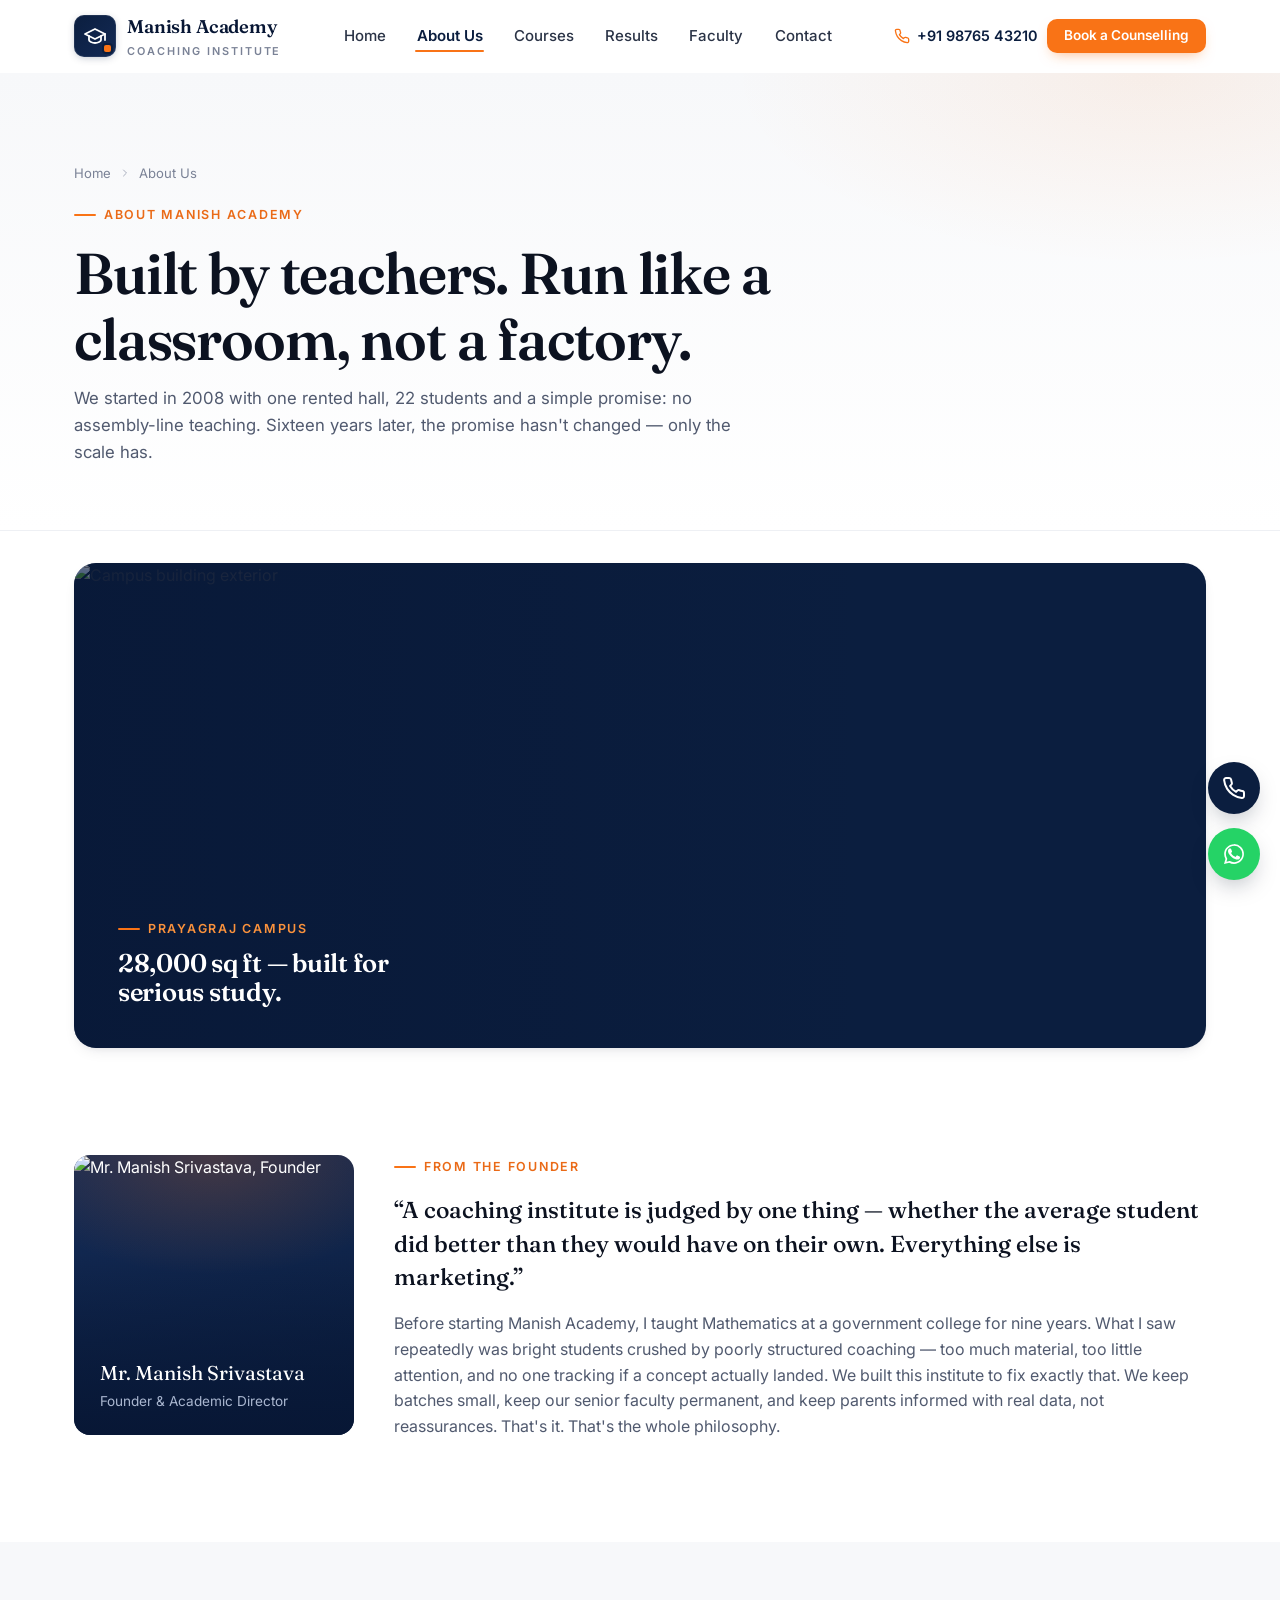
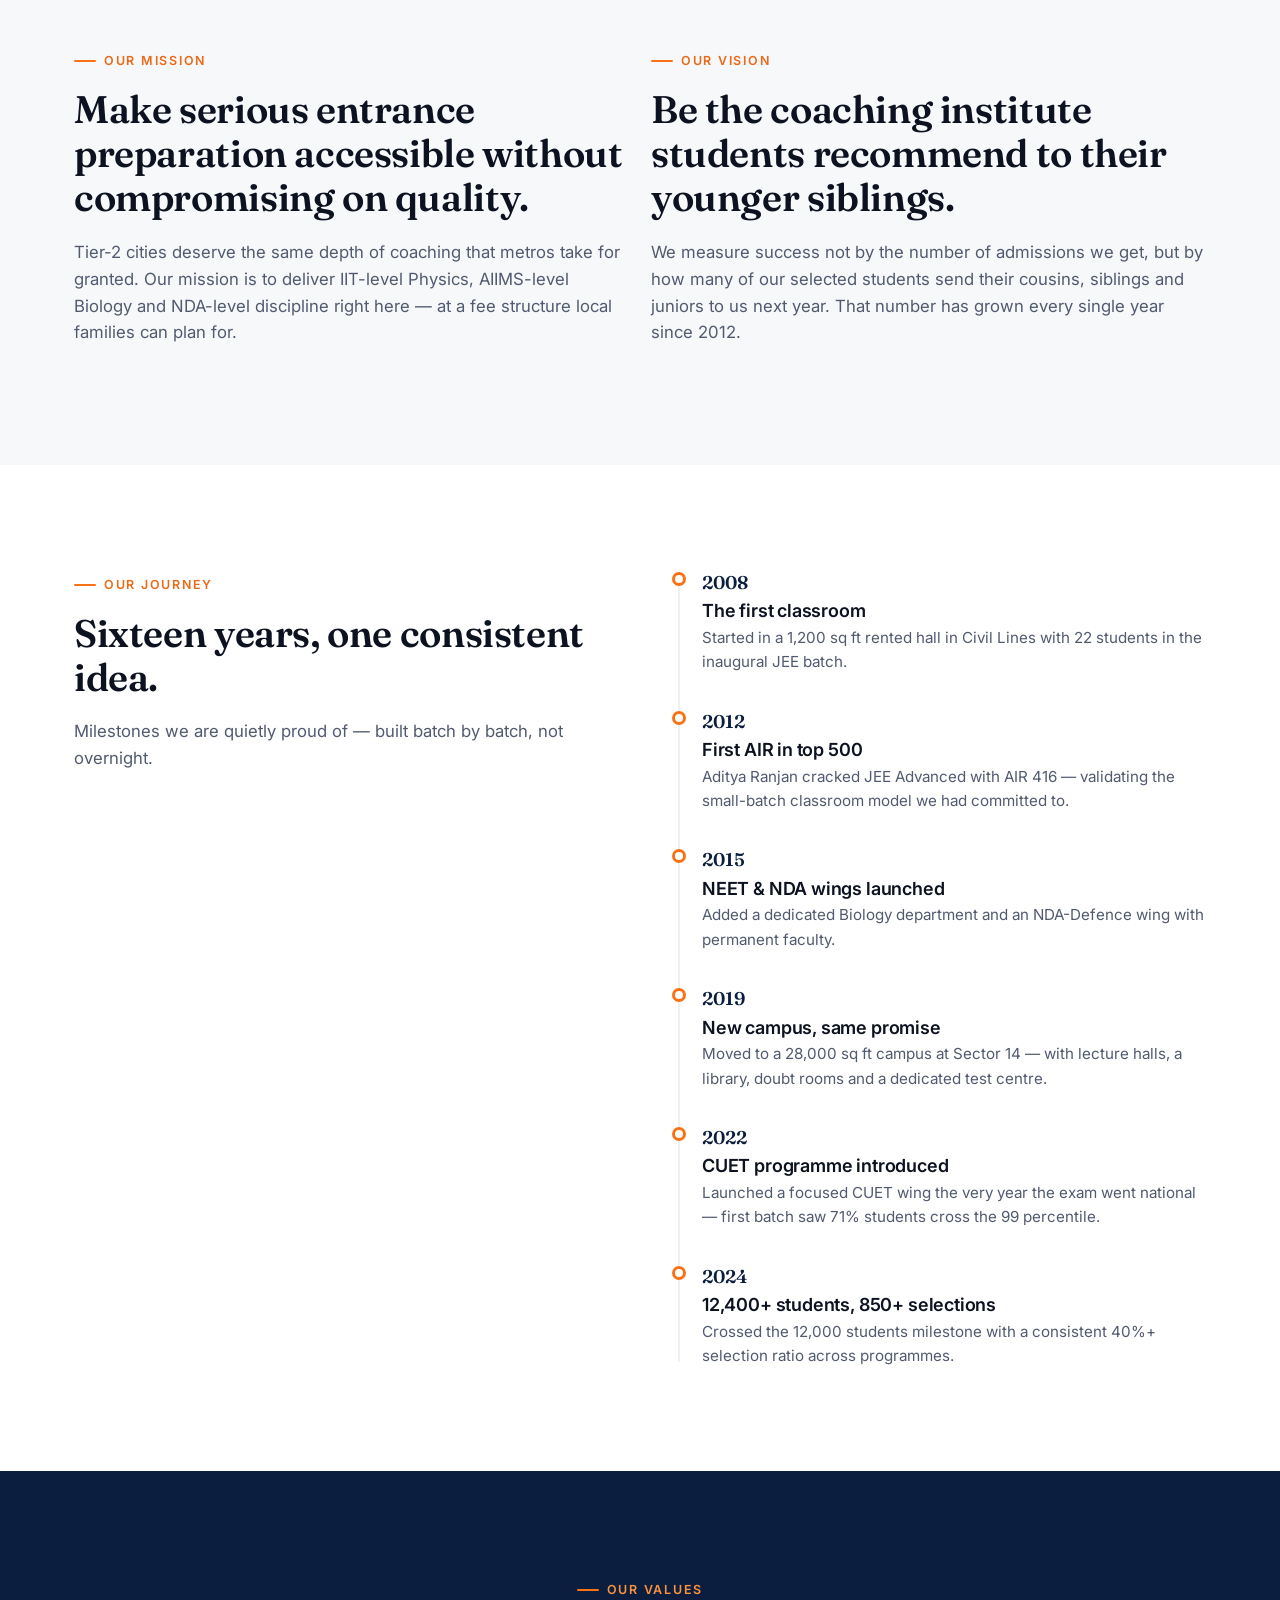
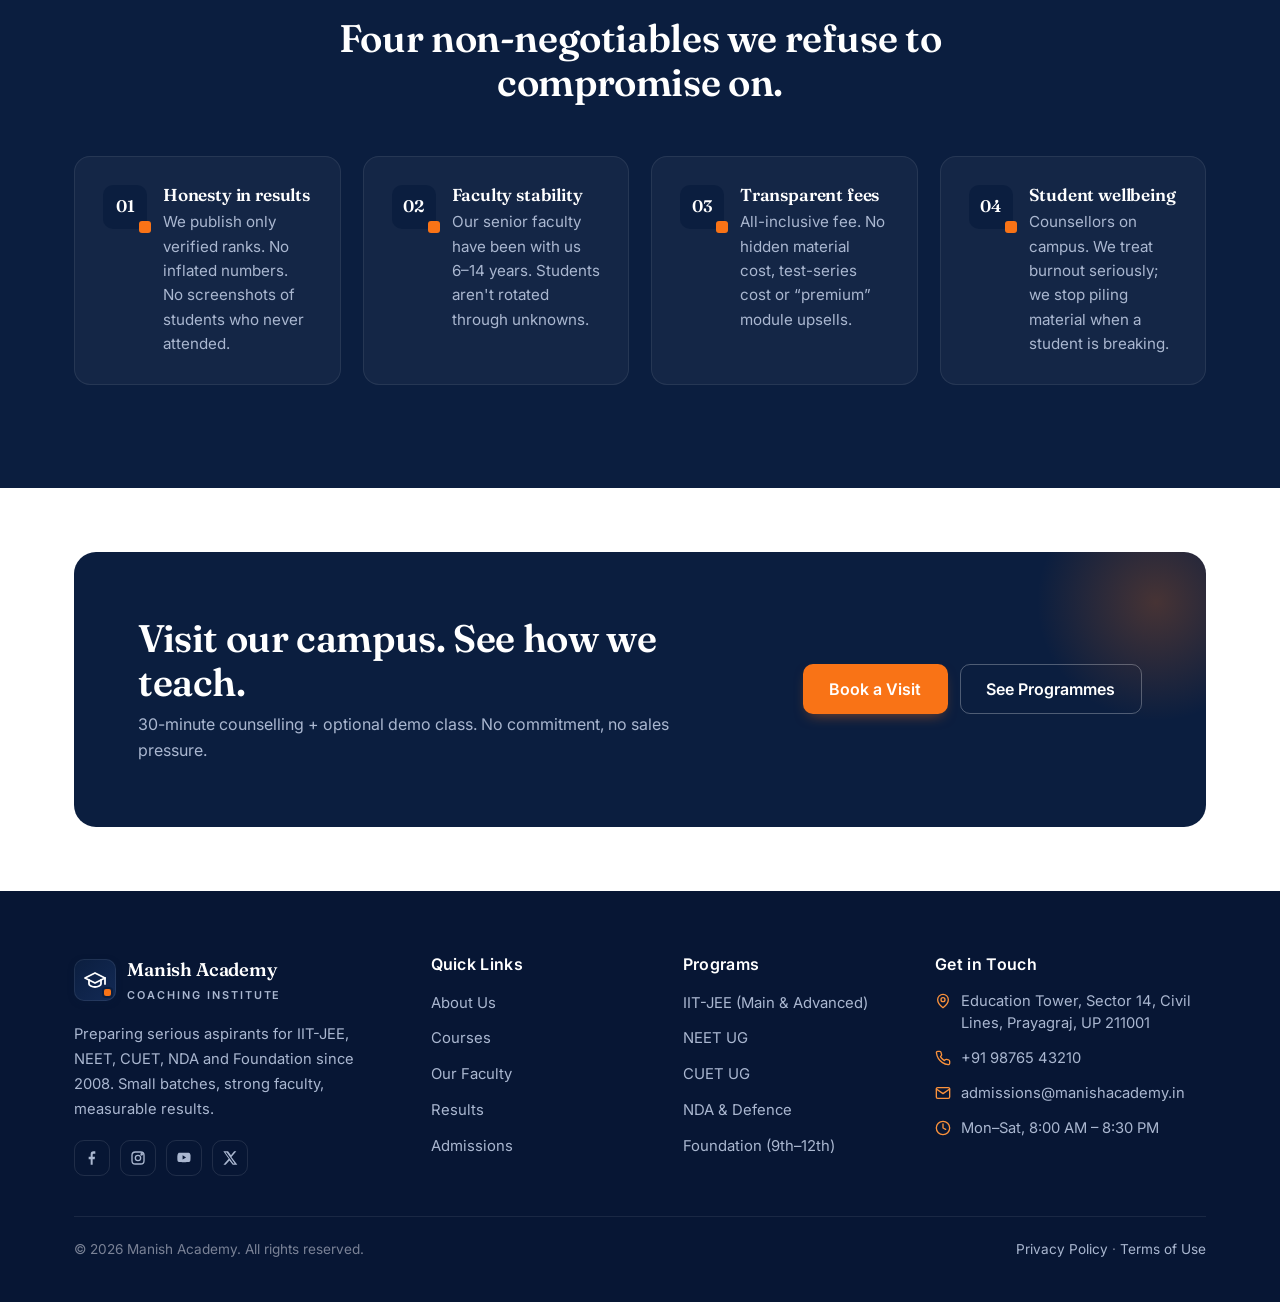
==== commit 623c7738: "Replace placeholder avatars with real photos; richer visual layout - Hero: real classroom photograph" ====
--- a/about.html
+++ b/about.html
@@ -9,6 +9,8 @@
   <link rel="icon" type="image/svg+xml" href="assets/favicon.svg" />
   <link rel="preconnect" href="https://fonts.googleapis.com" />
   <link rel="preconnect" href="https://fonts.gstatic.com" crossorigin />
+  <link rel="preconnect" href="https://images.unsplash.com" crossorigin />
+  <link rel="preconnect" href="https://randomuser.me" crossorigin />
   <link href="https://fonts.googleapis.com/css2?family=Fraunces:opsz,wght@9..144,500;9..144,600;9..144,700&family=Inter:wght@400;500;600;700&display=swap" rel="stylesheet" />
   <link rel="stylesheet" href="assets/css/styles.css" />
 </head>
@@ -28,13 +30,28 @@
     </div>
   </section>
 
+  <section class="section--tight" style="padding-top:32px; padding-bottom:0">
+    <div class="container">
+      <div class="campus-banner reveal">
+        <img src="https://images.unsplash.com/photo-1562774053-701939374585?auto=format&fit=crop&w=1600&q=80" alt="Campus building exterior" loading="lazy" />
+        <div class="campus-banner__caption">
+          <span class="eyebrow">Prayagraj campus</span>
+          <h3>28,000 sq ft &mdash; built for serious study.</h3>
+        </div>
+      </div>
+    </div>
+  </section>
+
   <section class="section">
     <div class="container">
       <div class="principal">
         <div class="principal__card reveal" aria-hidden="true">
-          <div class="principal__initials">MS</div>
-          <p class="principal__name">Mr. Manish Srivastava</p>
-          <p class="principal__title">Founder &amp; Academic Director</p>
+          <img class="principal__photo" src="https://randomuser.me/api/portraits/men/83.jpg" alt="Mr. Manish Srivastava, Founder" />
+          <div class="principal__overlay"></div>
+          <div class="principal__info">
+            <p class="principal__name">Mr. Manish Srivastava</p>
+            <p class="principal__title">Founder &amp; Academic Director</p>
+          </div>
         </div>
         <div class="reveal" data-delay="1">
           <span class="eyebrow">From the Founder</span>
--- a/assets/css/styles.css
+++ b/assets/css/styles.css
@@ -207,26 +207,25 @@
   letter-spacing: -0.01em;
 }
 .brand__mark {
-  width: 40px;
-  height: 40px;
+  width: 42px;
+  height: 42px;
   border-radius: 10px;
-  background: var(--navy-800);
-  color: #fff;
+  background: linear-gradient(135deg, var(--navy-800) 0%, var(--navy-700) 100%);
   display: grid;
   place-items: center;
-  font-family: var(--font-display);
-  font-weight: 700;
-  font-size: 1.05rem;
-  position: relative;
-  box-shadow: inset 0 0 0 1px rgba(255,255,255,.06);
-}
+  position: relative;
+  box-shadow: inset 0 0 0 1px rgba(255,255,255,.08), 0 2px 8px -2px rgba(11,30,63,.3);
+  flex-shrink: 0;
+}
+.brand__mark svg { width: 24px; height: 24px; color: #fff; }
 .brand__mark::after {
   content: "";
   position: absolute;
-  inset: auto 6px 6px auto;
-  width: 8px; height: 8px;
+  bottom: 5px; right: 5px;
+  width: 7px; height: 7px;
   background: var(--orange-500);
   border-radius: 2px;
+  box-shadow: 0 0 0 2px rgba(11,30,63,.95);
 }
 .brand__name small {
   display: block;
@@ -1017,3 +1016,210 @@
 .kbd-note { font-size: .8rem; color: var(--ink-400); }
 .hide-desktop { display: none; }
 @media (max-width: 900px) { .hide-desktop { display: initial; } .hide-mobile { display: none; } }
+
+
+/* =========================================================
+   Real-image enhancements (added)
+   ========================================================= */
+
+/* Hero with real photo */
+.hero__photo {
+  position: absolute; inset: 0;
+  width: 100%; height: 100%;
+  object-fit: cover;
+  object-position: center;
+  z-index: 0;
+}
+.hero__photo-overlay {
+  position: absolute; inset: 0;
+  background:
+    linear-gradient(200deg, rgba(7,22,52,.25) 0%, rgba(7,22,52,.55) 50%, rgba(7,22,52,.95) 100%);
+  z-index: 1;
+}
+.hero__visual .hero__visual-inner {
+  background: transparent;
+  z-index: 2;
+}
+.hero__visual .hero__visual-inner::before { display: none; }
+
+/* Faculty card — real portrait */
+.faculty-card__photo { background: var(--navy-800); }
+.faculty-card__photo img {
+  position: absolute; inset: 0;
+  width: 100%; height: 100%;
+  object-fit: cover;
+  object-position: center top;
+  transition: transform .5s var(--ease);
+  z-index: 1;
+}
+.faculty-card:hover .faculty-card__photo img { transform: scale(1.04); }
+.faculty-card__photo::after {
+  content: "";
+  position: absolute; inset: 0;
+  background: linear-gradient(180deg, transparent 55%, rgba(7,22,52,.45) 100%);
+  z-index: 2;
+  pointer-events: none;
+}
+.faculty-card__tag { z-index: 3; }
+
+/* Topper — real photo */
+.topper-card__avatar { overflow: hidden; padding: 0; }
+.topper-card__avatar img {
+  width: 100%; height: 100%;
+  object-fit: cover;
+  object-position: center top;
+  display: block;
+}
+
+/* Testimonial avatar — real photo */
+.testimonial-card__avatar { overflow: hidden; }
+.testimonial-card__avatar img {
+  width: 100%; height: 100%;
+  object-fit: cover;
+  display: block;
+}
+
+/* Principal — real photo */
+.principal__card { padding: 0; overflow: hidden; }
+.principal__photo {
+  position: absolute; inset: 0;
+  width: 100%; height: 100%;
+  object-fit: cover;
+  object-position: center top;
+  z-index: 0;
+}
+.principal__card .principal__initials { display: none; }
+.principal__overlay {
+  position: absolute; inset: 0;
+  background:
+    linear-gradient(180deg, rgba(7,22,52,0) 35%, rgba(7,22,52,.55) 70%, rgba(7,22,52,.92) 100%);
+  z-index: 1;
+}
+.principal__info {
+  position: absolute;
+  left: 0; right: 0; bottom: 0;
+  padding: 22px 26px;
+  z-index: 2;
+}
+
+/* Campus gallery */
+.gallery {
+  display: grid;
+  grid-template-columns: repeat(4, 1fr);
+  grid-auto-rows: 200px;
+  gap: 14px;
+}
+.gallery__item {
+  position: relative;
+  border-radius: var(--r-lg);
+  overflow: hidden;
+  background: var(--navy-800);
+  box-shadow: var(--shadow-1);
+}
+.gallery__item img {
+  width: 100%; height: 100%;
+  object-fit: cover;
+  transition: transform .6s var(--ease);
+}
+.gallery__item:hover img { transform: scale(1.04); }
+.gallery__item--tall { grid-row: span 2; }
+.gallery__item--wide { grid-column: span 2; }
+.gallery__caption {
+  position: absolute;
+  left: 14px; bottom: 14px;
+  color: #fff;
+  font-size: .72rem;
+  letter-spacing: .08em;
+  text-transform: uppercase;
+  font-weight: 600;
+  padding: 5px 12px;
+  background: rgba(7,22,52,.55);
+  backdrop-filter: blur(8px);
+  -webkit-backdrop-filter: blur(8px);
+  border-radius: var(--r-pill);
+  border: 1px solid rgba(255,255,255,.12);
+}
+@media (max-width: 900px) {
+  .gallery { grid-template-columns: repeat(2, 1fr); grid-auto-rows: 170px; }
+  .gallery__item--tall { grid-row: span 1; }
+  .gallery__item--wide { grid-column: span 2; }
+}
+
+/* Contact / About campus banner */
+.campus-banner {
+  position: relative;
+  border-radius: var(--r-xl);
+  overflow: hidden;
+  aspect-ratio: 21 / 9;
+  background: var(--navy-800);
+  box-shadow: var(--shadow-2);
+}
+.campus-banner img {
+  position: absolute; inset: 0;
+  width: 100%; height: 100%;
+  object-fit: cover;
+}
+.campus-banner::after {
+  content: "";
+  position: absolute; inset: 0;
+  background: linear-gradient(90deg, rgba(7,22,52,.6) 0%, rgba(7,22,52,.3) 40%, rgba(7,22,52,0) 70%);
+}
+.campus-banner__caption {
+  position: absolute;
+  left: clamp(20px, 4vw, 44px);
+  bottom: clamp(20px, 4vw, 40px);
+  color: #fff;
+  z-index: 2;
+  max-width: 28ch;
+}
+.campus-banner__caption .eyebrow { color: var(--orange-400); margin-bottom: 10px; }
+.campus-banner__caption h3 { color: #fff; font-size: clamp(1.3rem, 2vw, 1.9rem); margin: 0; }
+@media (max-width: 640px) { .campus-banner { aspect-ratio: 4 / 3; } }
+
+
+/* Course section hero image */
+.course-hero {
+  position: relative;
+  border-radius: var(--r-xl);
+  overflow: hidden;
+  aspect-ratio: 20 / 9;
+  background: var(--navy-800);
+  margin-bottom: 44px;
+  box-shadow: var(--shadow-2);
+}
+.course-hero img {
+  position: absolute; inset: 0;
+  width: 100%; height: 100%;
+  object-fit: cover;
+}
+.course-hero::after {
+  content: "";
+  position: absolute; inset: 0;
+  background:
+    linear-gradient(90deg, rgba(7,22,52,.85) 0%, rgba(7,22,52,.55) 40%, rgba(7,22,52,0) 75%);
+}
+.course-hero__caption {
+  position: absolute;
+  left: clamp(24px, 4vw, 48px);
+  bottom: clamp(20px, 4vw, 40px);
+  color: #fff;
+  z-index: 2;
+  max-width: 32ch;
+}
+.course-hero__caption .tag {
+  display: inline-block;
+  background: var(--orange-500);
+  color: #fff;
+  font-size: .7rem;
+  font-weight: 700;
+  letter-spacing: .14em;
+  padding: 5px 12px;
+  border-radius: var(--r-pill);
+  margin-bottom: 14px;
+  text-transform: uppercase;
+}
+.course-hero__caption h2 { color: #fff; font-size: clamp(1.5rem, 2.2vw, 2.1rem); margin: 0 0 6px; }
+.course-hero__caption p { color: #cfd6e6; margin: 0; font-size: .95rem; }
+@media (max-width: 640px) {
+  .course-hero { aspect-ratio: 4 / 3; }
+}
